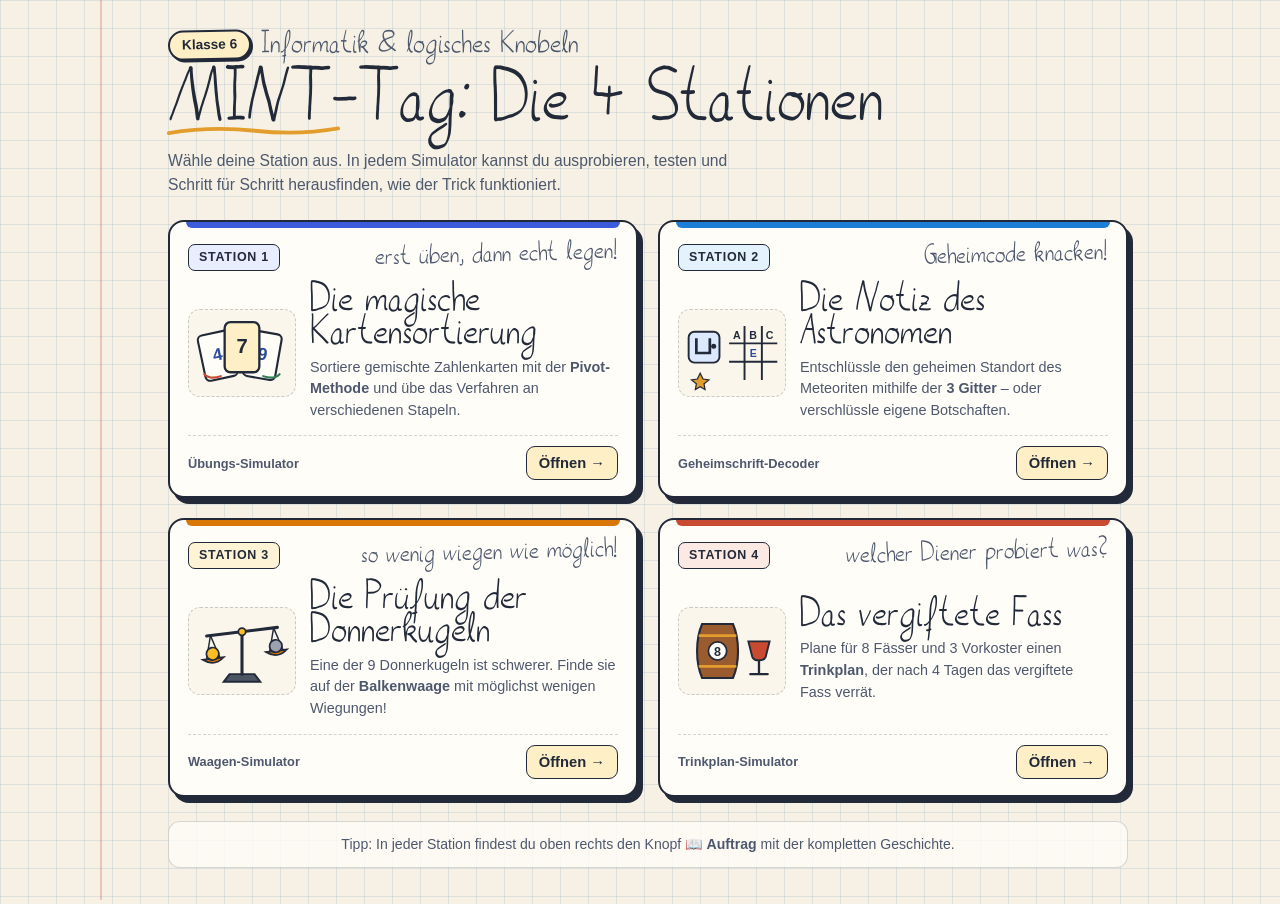
==== index.html @ 1d2f0b97 "Startseite und alle 4 MINT-Tag-Simulatoren hinzugefügt" ====
<!DOCTYPE html>
<html lang="de">
<head>
    <meta charset="UTF-8">
    <meta name="viewport" content="width=device-width, initial-scale=1.0">
    <title>MINT-Tag · Klasse 6 – Stationen</title>
    <link rel="stylesheet" href="style.css">
</head>
<body>
    <div class="notebook-margin" aria-hidden="true"></div>

    <div class="page-wrap">
        <header class="hero">
            <div class="hero-meta">
                <span class="class-stamp">Klasse 6</span>
                <span class="topic-note">Informatik &amp; logisches Knobeln</span>
            </div>

            <h1 class="hand-title">
                <span class="title-highlight">MINT-Tag</span>: Die 4 Stationen
                <svg class="underline-stroke" viewBox="0 0 260 18" preserveAspectRatio="none" aria-hidden="true">
                    <path d="M4 13 Q 68 4, 132 10 T 256 7" fill="none" stroke="#e29d2c" stroke-width="5" stroke-linecap="round"/>
                </svg>
            </h1>

            <p class="hero-intro">
                Wähle deine Station aus. In jedem Simulator kannst du ausprobieren, testen und Schritt für Schritt herausfinden, wie der Trick funktioniert.
            </p>
        </header>

        <main class="stations-grid" aria-label="Alle 4 Stationen">
            <!-- Station 1 -->
            <a class="station-card card-cards" href="karten/index.html">
                <div class="card-top">
                    <span class="station-tag">Station 1</span>
                    <span class="scribble-note">erst üben, dann echt legen!</span>
                </div>

                <div class="card-body">
                    <div class="card-illus" aria-hidden="true">
                        <svg viewBox="0 0 110 88" width="110" height="88">
                            <g transform="rotate(-12 34 52)">
                                <rect x="14" y="22" width="34" height="48" rx="5" fill="#fffdf8" stroke="#222938" stroke-width="2.2"/>
                                <text x="31" y="51" text-anchor="middle" font-size="18" font-weight="800" fill="#2b4c9b">4</text>
                            </g>
                            <g transform="rotate(10 74 52)">
                                <rect x="58" y="22" width="34" height="48" rx="5" fill="#fffdf8" stroke="#222938" stroke-width="2.2"/>
                                <text x="75" y="51" text-anchor="middle" font-size="18" font-weight="800" fill="#2b4c9b">9</text>
                            </g>
                            <rect x="37" y="12" width="36" height="52" rx="6" fill="#ffefc7" stroke="#222938" stroke-width="2.4"/>
                            <text x="55" y="44" text-anchor="middle" font-size="21" font-weight="900" fill="#222938">7</text>
                            <path d="M33 68 Q 22 72 16 66" fill="none" stroke="#c84b31" stroke-width="2.2" stroke-linecap="round"/>
                            <path d="M77 68 Q 88 72 94 66" fill="none" stroke="#2f7d57" stroke-width="2.2" stroke-linecap="round"/>
                        </svg>
                    </div>

                    <div class="card-text">
                        <h2 class="hand-card-title">Die magische Kartensortierung</h2>
                        <p class="card-desc">
                            Sortiere gemischte Zahlenkarten mit der <strong>Pivot-Methode</strong> und übe das Verfahren an verschiedenen Stapeln.
                        </p>
                    </div>
                </div>

                <div class="card-footer">
                    <span class="kind-pill">Übungs-Simulator</span>
                    <span class="open-link">Öffnen →</span>
                </div>
            </a>

            <!-- Station 2 -->
            <a class="station-card card-astro" href="astronom/index.html">
                <div class="card-top">
                    <span class="station-tag">Station 2</span>
                    <span class="scribble-note">Geheimcode knacken!</span>
                </div>

                <div class="card-body">
                    <div class="card-illus" aria-hidden="true">
                        <svg viewBox="0 0 110 88" width="110" height="88">
                            <!-- 3x3 Gitter rechts -->
                            <g stroke="#222938" stroke-width="2" fill="none">
                                <line x1="68" y1="16" x2="68" y2="72"/>
                                <line x1="86" y1="16" x2="86" y2="72"/>
                                <line x1="52" y1="34" x2="102" y2="34"/>
                                <line x1="52" y1="53" x2="102" y2="53"/>
                            </g>
                            <text x="60" y="29" text-anchor="middle" font-size="11" font-weight="700" fill="#222938">A</text>
                            <text x="77" y="29" text-anchor="middle" font-size="11" font-weight="700" fill="#222938">B</text>
                            <text x="94" y="29" text-anchor="middle" font-size="11" font-weight="700" fill="#222938">C</text>
                            <text x="77" y="48" text-anchor="middle" font-size="11" font-weight="800" fill="#2b4c9b">E</text>
                            <!-- Kästchen-Symbol links -->
                            <rect x="10" y="22" width="32" height="32" rx="6" fill="#dce8ff" stroke="#222938" stroke-width="2"/>
                            <path d="M18 30 V44 H32 V30" fill="none" stroke="#222938" stroke-width="2.8" stroke-linecap="square"/>
                            <circle cx="36" cy="37" r="2.6" fill="#222938"/>
                            <path d="M22 65 L25 71 L31 72 L26 76 L27 82 L22 79 L17 82 L18 76 L13 72 L19 71 Z" fill="#e29d2c" stroke="#222938" stroke-width="1.3"/>
                        </svg>
                    </div>

                    <div class="card-text">
                        <h2 class="hand-card-title">Die Notiz des Astronomen</h2>
                        <p class="card-desc">
                            Entschlüssle den geheimen Standort des Meteoriten mithilfe der <strong>3 Gitter</strong> – oder verschlüssle eigene Botschaften.
                        </p>
                    </div>
                </div>

                <div class="card-footer">
                    <span class="kind-pill">Geheimschrift-Decoder</span>
                    <span class="open-link">Öffnen →</span>
                </div>
            </a>

            <!-- Station 3 -->
            <a class="station-card card-forge" href="donnerkugeln/index.html">
                <div class="card-top">
                    <span class="station-tag">Station 3</span>
                    <span class="scribble-note">so wenig wiegen wie möglich!</span>
                </div>

                <div class="card-body">
                    <div class="card-illus" aria-hidden="true">
                        <svg viewBox="0 0 110 88" width="110" height="88">
                            <!-- Standfuß -->
                            <path d="M36 76 H74 L68 68 H42 Z" fill="#4b5563" stroke="#222938" stroke-width="2"/>
                            <line x1="55" y1="22" x2="55" y2="68" stroke="#222938" stroke-width="3.2" stroke-linecap="round"/>
                            <!-- Balken leicht gekippt -->
                            <g transform="rotate(-7 55 24)">
                                <line x1="18" y1="24" x2="92" y2="24" stroke="#222938" stroke-width="3.2" stroke-linecap="round"/>
                                <!-- linke Schale -->
                                <line x1="22" y1="24" x2="15" y2="48" stroke="#222938" stroke-width="1.5"/>
                                <line x1="22" y1="24" x2="29" y2="48" stroke="#222938" stroke-width="1.5"/>
                                <path d="M11 48 Q22 57 33 48 Z" fill="#d97706" stroke="#222938" stroke-width="1.8"/>
                                <circle cx="22" cy="43" r="6.5" fill="#fbbf24" stroke="#222938" stroke-width="1.8"/>
                                <!-- rechte Schale -->
                                <line x1="88" y1="24" x2="81" y2="48" stroke="#222938" stroke-width="1.5"/>
                                <line x1="88" y1="24" x2="95" y2="48" stroke="#222938" stroke-width="1.5"/>
                                <path d="M77 48 Q88 57 99 48 Z" fill="#d97706" stroke="#222938" stroke-width="1.8"/>
                                <circle cx="88" cy="43" r="6.5" fill="#9ca3af" stroke="#222938" stroke-width="1.8"/>
                            </g>
                            <circle cx="55" cy="24" r="3.8" fill="#fbbf24" stroke="#222938" stroke-width="1.8"/>
                        </svg>
                    </div>

                    <div class="card-text">
                        <h2 class="hand-card-title">Die Prüfung der Donnerkugeln</h2>
                        <p class="card-desc">
                            Eine der 9 Donnerkugeln ist schwerer. Finde sie auf der <strong>Balkenwaage</strong> mit möglichst wenigen Wiegungen!
                        </p>
                    </div>
                </div>

                <div class="card-footer">
                    <span class="kind-pill">Waagen-Simulator</span>
                    <span class="open-link">Öffnen →</span>
                </div>
            </a>

            <!-- Station 4 -->
            <a class="station-card card-barrel" href="faesser/index.html">
                <div class="card-top">
                    <span class="station-tag">Station 4</span>
                    <span class="scribble-note">welcher Diener probiert was?</span>
                </div>

                <div class="card-body">
                    <div class="card-illus" aria-hidden="true">
                        <svg viewBox="0 0 110 88" width="110" height="88">
                            <!-- Weinfass -->
                            <path d="M24 16 H56 C63 32 63 56 56 72 H24 C17 56 17 32 24 16 Z" fill="#9a5c2e" stroke="#222938" stroke-width="2.2"/>
                            <line x1="20.5" y1="28" x2="59.5" y2="28" stroke="#e29d2c" stroke-width="3"/>
                            <line x1="20.5" y1="60" x2="59.5" y2="60" stroke="#e29d2c" stroke-width="3"/>
                            <circle cx="40" cy="44" r="9.5" fill="#fffdf8" stroke="#222938" stroke-width="1.8"/>
                            <text x="40" y="49" text-anchor="middle" font-size="13" font-weight="900" fill="#222938">8</text>
                            <!-- Becher -->
                            <path d="M72 34 H94 L90 50 C88 55 78 55 76 50 Z" fill="#c84b31" stroke="#222938" stroke-width="2"/>
                            <line x1="83" y1="53" x2="83" y2="68" stroke="#222938" stroke-width="2.4"/>
                            <line x1="74" y1="68" x2="92" y2="68" stroke="#222938" stroke-width="2.4" stroke-linecap="round"/>
                        </svg>
                    </div>

                    <div class="card-text">
                        <h2 class="hand-card-title">Das vergiftete Fass</h2>
                        <p class="card-desc">
                            Plane für 8 Fässer und 3 Vorkoster einen <strong>Trinkplan</strong>, der nach 4 Tagen das vergiftete Fass verrät.
                        </p>
                    </div>
                </div>

                <div class="card-footer">
                    <span class="kind-pill">Trinkplan-Simulator</span>
                    <span class="open-link">Öffnen →</span>
                </div>
            </a>
        </main>

        <footer class="page-footer">
            <span>Tipp: In jeder Station findest du oben rechts den Knopf <strong>📖 Auftrag</strong> mit der kompletten Geschichte.</span>
        </footer>
    </div>
</body>
</html>
---- style.css ----
@font-face {
    font-family: "MeineHandschrift";
    src: url("fonts/MeineHandschrift.ttf") format("truetype");
    font-weight: normal;
    font-style: normal;
    font-display: swap;
}

:root {
    --paper: #f6f1e4;
    --paper-card: #fffdf8;
    --grid-line: rgba(65, 108, 168, 0.13);
    --margin-line: rgba(204, 78, 72, 0.28);
    --ink: #222938;
    --ink-soft: #4e586d;
    --amber: #e29d2c;
}

*, *::before, *::after {
    box-sizing: border-box;
    -webkit-tap-highlight-color: transparent;
}

html, body {
    margin: 0;
    padding: 0;
    min-height: 100%;
    color: var(--ink);
    font-family: -apple-system, BlinkMacSystemFont, "Segoe UI", Roboto, Helvetica, Arial, sans-serif;
    line-height: 1.5;
    background-color: var(--paper);
    background-image:
        linear-gradient(to right, var(--grid-line) 1px, transparent 1px),
        linear-gradient(to bottom, var(--grid-line) 1px, transparent 1px);
    background-size: 28px 28px;
}

.notebook-margin {
    position: fixed;
    top: 0;
    bottom: 0;
    left: max(22px, calc(50% - 540px));
    width: 2px;
    background: var(--margin-line);
    pointer-events: none;
    z-index: 0;
}

.page-wrap {
    position: relative;
    z-index: 1;
    max-width: 1020px;
    margin: 0 auto;
    padding: 28px 22px 36px 38px;
}

/* Header */
.hero {
    margin-bottom: 24px;
}

.hero-meta {
    display: flex;
    flex-wrap: wrap;
    align-items: center;
    gap: 10px;
    margin-bottom: 8px;
}

.class-stamp {
    display: inline-block;
    padding: 3px 12px;
    background: #ffefc7;
    border: 2px solid var(--ink);
    border-radius: 999px;
    font-weight: 800;
    font-size: 0.85rem;
    box-shadow: 2px 2px 0 var(--ink);
    transform: rotate(-1.2deg);
}

.topic-note {
    font-family: "MeineHandschrift", cursive, sans-serif;
    font-size: 1.45rem;
    color: var(--ink-soft);
}

.hand-title {
    margin: 2px 0 10px;
    font-family: "MeineHandschrift", cursive, sans-serif;
    font-weight: normal;
    font-size: clamp(2.4rem, 5.2vw, 3.5rem);
    line-height: 1.08;
    color: var(--ink);
    position: relative;
    display: inline-block;
}

.title-highlight {
    position: relative;
    z-index: 1;
}

.underline-stroke {
    position: absolute;
    left: -2px;
    bottom: -4px;
    width: 175px;
    height: 14px;
    pointer-events: none;
}

.hero-intro {
    margin: 6px 0 0;
    max-width: 68ch;
    font-size: 0.98rem;
    color: var(--ink-soft);
}

/* Stationen-Kacheln */
.stations-grid {
    display: grid;
    grid-template-columns: repeat(2, minmax(0, 1fr));
    gap: 20px;
}

.station-card {
    position: relative;
    display: flex;
    flex-direction: column;
    justify-content: space-between;
    gap: 14px;
    padding: 18px 18px 16px;
    background: var(--paper-card);
    border: 2.2px solid var(--ink);
    border-radius: 16px;
    text-decoration: none;
    color: inherit;
    box-shadow: 5px 6px 0 var(--ink);
    transition: transform 0.14s ease, box-shadow 0.14s ease;
    touch-action: manipulation;
}

.station-card:hover,
.station-card:focus-visible {
    transform: translate(-2px, -3px);
    box-shadow: 7px 9px 0 var(--ink);
    outline: none;
}

.station-card:active {
    transform: translate(2px, 2px);
    box-shadow: 2px 3px 0 var(--ink);
}

/* Dezente Farbakzente oben an jeder Karte */
.station-card::before {
    content: "";
    position: absolute;
    top: 0;
    left: 16px;
    right: 16px;
    height: 6px;
    border-radius: 0 0 6px 6px;
}

.card-cards::before { background: #3b5bdb; }
.card-astro::before { background: #1c7ed6; }
.card-forge::before { background: #d97706; }
.card-barrel::before { background: #c84b31; }

.card-top {
    display: flex;
    justify-content: space-between;
    align-items: baseline;
    gap: 10px;
    margin-top: 4px;
}

.station-tag {
    font-size: 0.78rem;
    font-weight: 800;
    text-transform: uppercase;
    letter-spacing: 0.06em;
    padding: 3px 10px;
    border-radius: 7px;
    border: 1.5px solid var(--ink);
    background: #f3efe3;
}

.card-cards .station-tag { background: #e8eeff; }
.card-astro .station-tag { background: #e3f2fd; }
.card-forge .station-tag { background: #fff3d6; }
.card-barrel .station-tag { background: #fde9e4; }

.scribble-note {
    font-family: "MeineHandschrift", cursive, sans-serif;
    font-size: 1.28rem;
    line-height: 1;
    color: var(--ink-soft);
    transform: rotate(-1.5deg);
}

.card-body {
    display: flex;
    align-items: center;
    gap: 14px;
}

.card-illus {
    flex-shrink: 0;
    width: 108px;
    height: 88px;
    border-radius: 12px;
    border: 1.5px dashed rgba(34, 41, 56, 0.22);
    background: #faf6eb;
    display: flex;
    align-items: center;
    justify-content: center;
}

.card-text {
    min-width: 0;
}

.hand-card-title {
    margin: 0 0 6px;
    font-family: "MeineHandschrift", cursive, sans-serif;
    font-weight: normal;
    font-size: 1.95rem;
    line-height: 1.05;
    color: var(--ink);
}

.card-desc {
    margin: 0;
    font-size: 0.9rem;
    color: var(--ink-soft);
}

.card-footer {
    display: flex;
    justify-content: space-between;
    align-items: center;
    padding-top: 10px;
    border-top: 1.5px dashed rgba(34, 41, 56, 0.2);
}

.kind-pill {
    font-size: 0.8rem;
    font-weight: 700;
    color: var(--ink-soft);
}

.open-link {
    font-weight: 800;
    font-size: 0.92rem;
    padding: 5px 12px;
    border-radius: 9px;
    border: 1.8px solid var(--ink);
    background: #ffefc7;
    color: var(--ink);
}

.station-card:hover .open-link {
    background: #f7c454;
}

.page-footer {
    margin-top: 24px;
    padding: 12px 14px;
    border-radius: 12px;
    background: rgba(255, 253, 248, 0.78);
    border: 1.5px solid rgba(34, 41, 56, 0.18);
    font-size: 0.88rem;
    color: var(--ink-soft);
    text-align: center;
}

@media (max-width: 820px) {
    .stations-grid {
        grid-template-columns: 1fr;
    }

    .notebook-margin {
        display: none;
    }

    .page-wrap {
        padding: 20px 16px 28px;
    }
}

@media (max-width: 480px) {
    .card-body {
        flex-direction: column;
        align-items: flex-start;
    }

    .card-illus {
        width: 100%;
    }
}
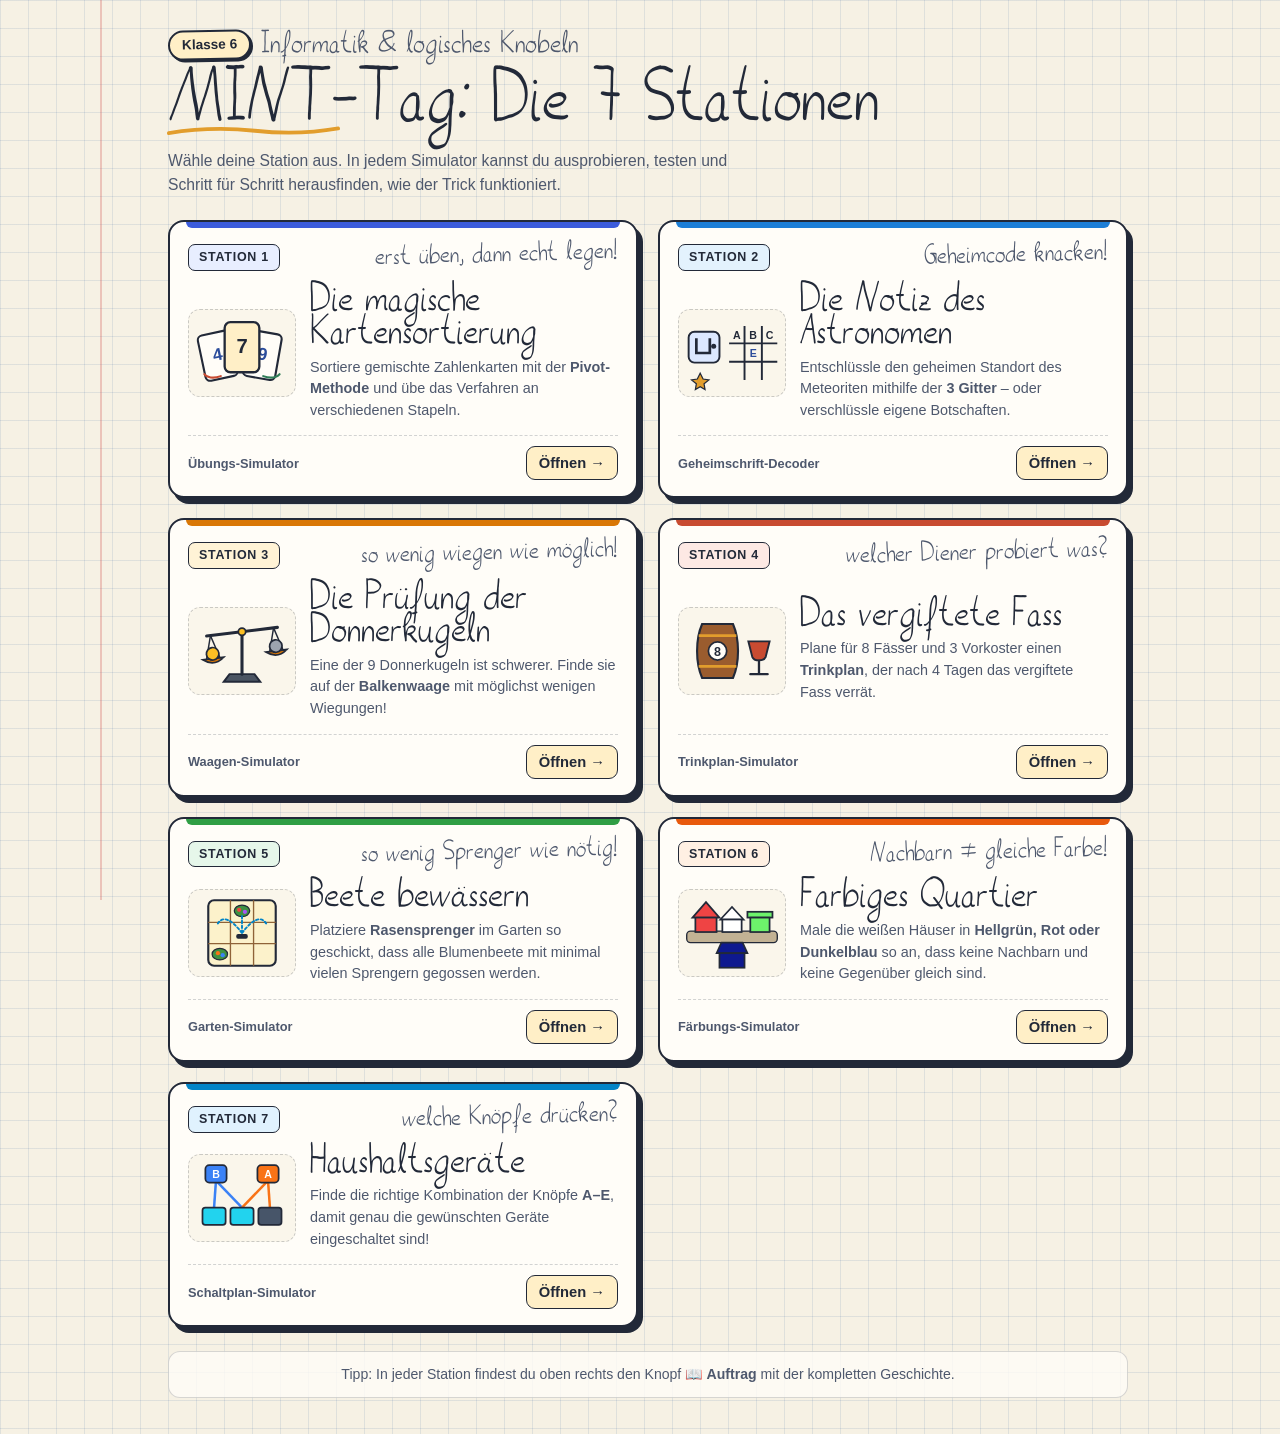
==== commit 1c1a3388: "Stationen 5-7 hinzugefügt: Beete bewässern, Farbiges Quartier und Haushaltsgeräte" ====
--- a/index.html
+++ b/index.html
@@ -17,7 +17,7 @@
             </div>
 
             <h1 class="hand-title">
-                <span class="title-highlight">MINT-Tag</span>: Die 4 Stationen
+                <span class="title-highlight">MINT-Tag</span>: Die 7 Stationen
                 <svg class="underline-stroke" viewBox="0 0 260 18" preserveAspectRatio="none" aria-hidden="true">
                     <path d="M4 13 Q 68 4, 132 10 T 256 7" fill="none" stroke="#e29d2c" stroke-width="5" stroke-linecap="round"/>
                 </svg>
@@ -28,7 +28,7 @@
             </p>
         </header>
 
-        <main class="stations-grid" aria-label="Alle 4 Stationen">
+        <main class="stations-grid" aria-label="Alle 7 Stationen">
             <!-- Station 1 -->
             <a class="station-card card-cards" href="karten/index.html">
                 <div class="card-top">
@@ -192,6 +192,134 @@
                     <span class="open-link">Öffnen →</span>
                 </div>
             </a>
+
+            <!-- Station 5 -->
+            <a class="station-card card-garden" href="beete/index.html">
+                <div class="card-top">
+                    <span class="station-tag">Station 5</span>
+                    <span class="scribble-note">so wenig Sprenger wie nötig!</span>
+                </div>
+
+                <div class="card-body">
+                    <div class="card-illus" aria-hidden="true">
+                        <svg viewBox="0 0 110 88" width="110" height="88">
+                            <!-- Garten-Gitter 3x3 -->
+                            <rect x="20" y="10" width="70" height="68" rx="6" fill="#fcf2cb" stroke="#222938" stroke-width="2.2"/>
+                            <g stroke="#8f6338" stroke-width="1.4">
+                                <line x1="43" y1="10" x2="43" y2="78"/>
+                                <line x1="67" y1="10" x2="67" y2="78"/>
+                                <line x1="20" y1="33" x2="90" y2="33"/>
+                                <line x1="20" y1="55" x2="90" y2="55"/>
+                            </g>
+                            <!-- Blumenbeet oben mitte -->
+                            <ellipse cx="55" cy="21" rx="8" ry="6" fill="#3f9142" stroke="#222938" stroke-width="1.3"/>
+                            <circle cx="52" cy="20" r="2.2" fill="#ef4444"/>
+                            <circle cx="58" cy="22" r="2.2" fill="#a855f7"/>
+                            <!-- Sprenger in der Mitte -->
+                            <path d="M55 44 Q38 22 30 34 M55 44 Q55 18 55 28 M55 44 Q72 22 80 34" fill="none" stroke="#0284c7" stroke-width="2" stroke-dasharray="2.5 2.5" stroke-linecap="round"/>
+                            <rect x="49" y="45" width="12" height="5" rx="2" fill="#222938"/>
+                            <!-- Blumenbeet unten links -->
+                            <ellipse cx="32" cy="66" rx="8" ry="6" fill="#3f9142" stroke="#222938" stroke-width="1.3"/>
+                            <circle cx="30" cy="65" r="2.2" fill="#f97316"/>
+                            <circle cx="35" cy="67" r="2.2" fill="#3b82f6"/>
+                        </svg>
+                    </div>
+
+                    <div class="card-text">
+                        <h2 class="hand-card-title">Beete bewässern</h2>
+                        <p class="card-desc">
+                            Platziere <strong>Rasensprenger</strong> im Garten so geschickt, dass alle Blumenbeete mit minimal vielen Sprengern gegossen werden.
+                        </p>
+                    </div>
+                </div>
+
+                <div class="card-footer">
+                    <span class="kind-pill">Garten-Simulator</span>
+                    <span class="open-link">Öffnen →</span>
+                </div>
+            </a>
+
+            <!-- Station 6 -->
+            <a class="station-card card-street" href="quartier/index.html">
+                <div class="card-top">
+                    <span class="station-tag">Station 6</span>
+                    <span class="scribble-note">Nachbarn ≠ gleiche Farbe!</span>
+                </div>
+
+                <div class="card-body">
+                    <div class="card-illus" aria-hidden="true">
+                        <svg viewBox="0 0 110 88" width="110" height="88">
+                            <!-- Straße -->
+                            <rect x="8" y="42" width="94" height="12" rx="4" fill="#c2b294" stroke="#222938" stroke-width="1.4"/>
+                            <!-- Haus links (Rot) -->
+                            <polygon points="14,28 28,12 42,28" fill="#ef4444" stroke="#222938" stroke-width="1.8"/>
+                            <rect x="17" y="28" width="22" height="15" fill="#ef4444" stroke="#222938" stroke-width="1.8"/>
+                            <!-- Haus mitte (Weiß mit Leiter) -->
+                            <polygon points="43,30 55,17 67,30" fill="#ffffff" stroke="#222938" stroke-width="1.8"/>
+                            <rect x="45" y="30" width="20" height="13" fill="#ffffff" stroke="#222938" stroke-width="1.8"/>
+                            <!-- Haus rechts (Hellgrün) -->
+                            <rect x="71" y="22" width="26" height="6" fill="#6df26b" stroke="#222938" stroke-width="1.8"/>
+                            <rect x="74" y="28" width="20" height="15" fill="#6df26b" stroke="#222938" stroke-width="1.8"/>
+                            <!-- Haus unten (Dunkelblau) -->
+                            <polygon points="39,65 44,54 66,54 71,65" fill="#0e198f" stroke="#222938" stroke-width="1.8"/>
+                            <rect x="42" y="65" width="26" height="15" fill="#0e198f" stroke="#222938" stroke-width="1.8"/>
+                        </svg>
+                    </div>
+
+                    <div class="card-text">
+                        <h2 class="hand-card-title">Farbiges Quartier</h2>
+                        <p class="card-desc">
+                            Male die weißen Häuser in <strong>Hellgrün, Rot oder Dunkelblau</strong> so an, dass keine Nachbarn und keine Gegenüber gleich sind.
+                        </p>
+                    </div>
+                </div>
+
+                <div class="card-footer">
+                    <span class="kind-pill">Färbungs-Simulator</span>
+                    <span class="open-link">Öffnen →</span>
+                </div>
+            </a>
+
+            <!-- Station 7 -->
+            <a class="station-card card-circuit" href="geraete/index.html">
+                <div class="card-top">
+                    <span class="station-tag">Station 7</span>
+                    <span class="scribble-note">welche Knöpfe drücken?</span>
+                </div>
+
+                <div class="card-body">
+                    <div class="card-illus" aria-hidden="true">
+                        <svg viewBox="0 0 110 88" width="110" height="88">
+                            <!-- Leitungen -->
+                            <line x1="28" y1="26" x2="26" y2="54" stroke="#3b82f6" stroke-width="2.6"/>
+                            <line x1="28" y1="26" x2="55" y2="54" stroke="#3b82f6" stroke-width="2.6"/>
+                            <line x1="82" y1="26" x2="55" y2="54" stroke="#f97316" stroke-width="2.6"/>
+                            <line x1="82" y1="26" x2="84" y2="54" stroke="#f97316" stroke-width="2.6"/>
+                            <!-- Knöpfe -->
+                            <rect x="17" y="10" width="22" height="18" rx="4" fill="#3b82f6" stroke="#222938" stroke-width="1.8"/>
+                            <text x="28" y="23" text-anchor="middle" font-size="11" font-weight="900" fill="#fff">B</text>
+                            <rect x="71" y="10" width="22" height="18" rx="4" fill="#f97316" stroke="#222938" stroke-width="1.8"/>
+                            <text x="82" y="23" text-anchor="middle" font-size="11" font-weight="900" fill="#fff">A</text>
+                            <!-- Geräte -->
+                            <rect x="14" y="54" width="24" height="18" rx="3" fill="#22d3ee" stroke="#222938" stroke-width="1.8"/>
+                            <rect x="43" y="54" width="24" height="18" rx="3" fill="#22d3ee" stroke="#222938" stroke-width="1.8"/>
+                            <rect x="72" y="54" width="24" height="18" rx="3" fill="#475569" stroke="#222938" stroke-width="1.8"/>
+                        </svg>
+                    </div>
+
+                    <div class="card-text">
+                        <h2 class="hand-card-title">Haushaltsgeräte</h2>
+                        <p class="card-desc">
+                            Finde die richtige Kombination der Knöpfe <strong>A–E</strong>, damit genau die gewünschten Geräte eingeschaltet sind!
+                        </p>
+                    </div>
+                </div>
+
+                <div class="card-footer">
+                    <span class="kind-pill">Schaltplan-Simulator</span>
+                    <span class="open-link">Öffnen →</span>
+                </div>
+            </a>
         </main>
 
         <footer class="page-footer">
--- a/style.css
+++ b/style.css
@@ -168,6 +168,9 @@
 .card-astro::before { background: #1c7ed6; }
 .card-forge::before { background: #d97706; }
 .card-barrel::before { background: #c84b31; }
+.card-garden::before { background: #2f9e44; }
+.card-street::before { background: #e8590c; }
+.card-circuit::before { background: #0284c7; }
 
 .card-top {
     display: flex;
@@ -192,6 +195,9 @@
 .card-astro .station-tag { background: #e3f2fd; }
 .card-forge .station-tag { background: #fff3d6; }
 .card-barrel .station-tag { background: #fde9e4; }
+.card-garden .station-tag { background: #e6f7ea; }
+.card-street .station-tag { background: #fff0e3; }
+.card-circuit .station-tag { background: #e0f2fe; }
 
 .scribble-note {
     font-family: "MeineHandschrift", cursive, sans-serif;
